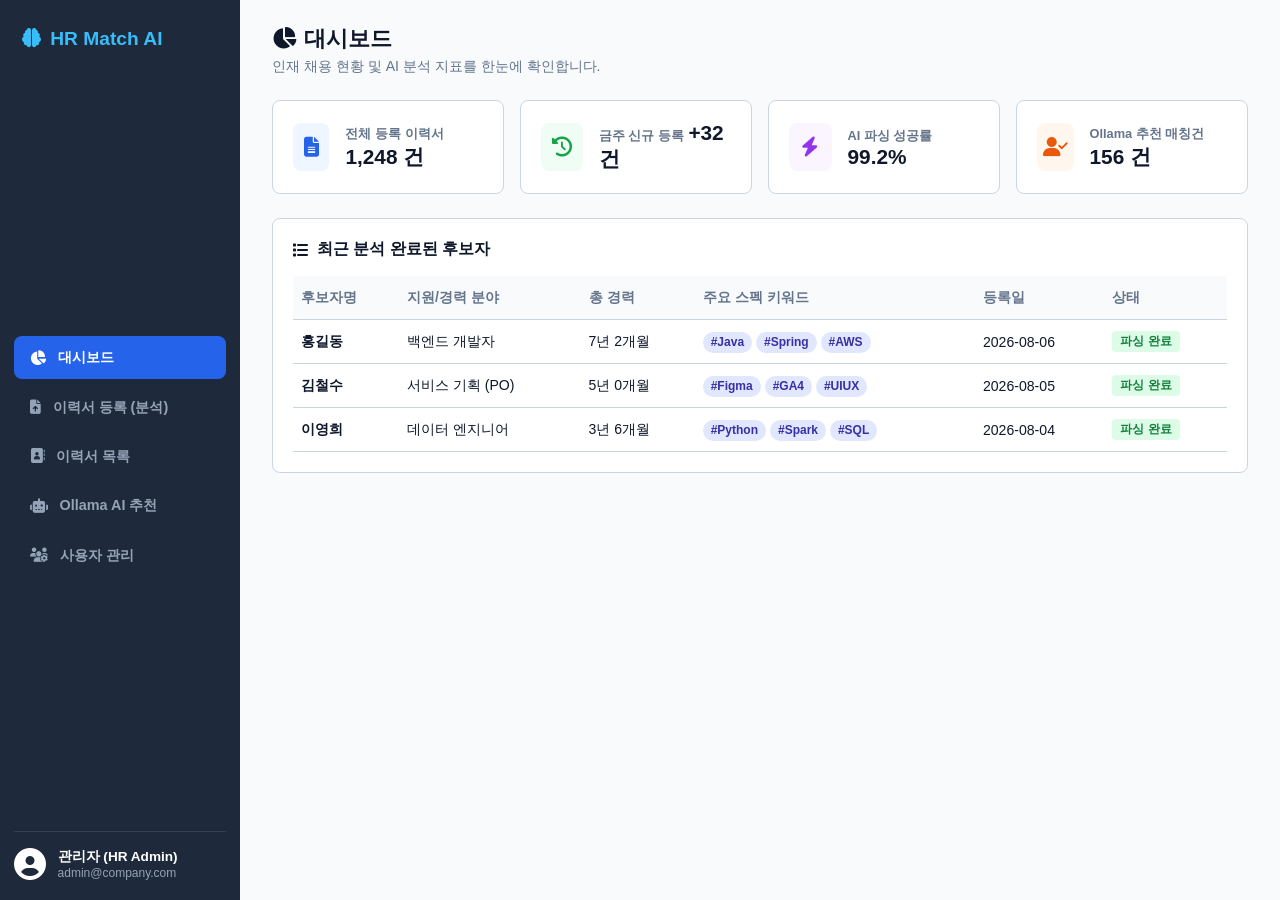
==== index.html @ df7a9053 "Add files via upload initial contents" ====
<!DOCTYPE html>
<html lang="ko">
<head>
  <meta charset="UTF-8">
  <meta name="viewport" content="width=device-width, initial-scale=1.0">
  <title>AI 이력서 통합 관리 시스템</title>
  <link rel="stylesheet" href="https://cdnjs.cloudflare.com/ajax/libs/font-awesome/6.5.1/css/all.min.css">
  <link rel="stylesheet" href="styles.css">
</head>
<body>

  <!-- 전체 레이아웃 (사이드바 + 메인 영역) -->
  <div class="app-layout">
    
    <!-- 사이드바 내비게이션 -->
    <aside class="sidebar">
      <div class="brand">
        <i class="fa-solid fa-brain"></i>
        <span>HR Match AI</span>
      </div>
      
      <nav class="nav-menu">
        <button class="nav-item active" onclick="switchPage('dashboard')">
          <i class="fa-solid fa-chart-pie"></i> 대시보드
        </button>
        <button class="nav-item" onclick="switchPage('resume-register')">
          <i class="fa-solid fa-file-arrow-up"></i> 이력서 등록 (분석)
        </button>
        <button class="nav-item" onclick="switchPage('resume-list')">
          <i class="fa-solid fa-address-book"></i> 이력서 목록
        </button>
        <button class="nav-item" onclick="switchPage('ollama-rec')">
          <i class="fa-solid fa-robot"></i> Ollama AI 추천
        </button>
        <button class="nav-item" onclick="switchPage('user-mgnt')">
          <i class="fa-solid fa-users-gear"></i> 사용자 관리
        </button>
      </nav>

      <div class="user-profile-sm">
        <i class="fa-solid fa-circle-user fa-2x"></i>
        <div>
          <div class="user-name">관리자 (HR Admin)</div>
          <div class="user-role">admin@company.com</div>
        </div>
      </div>
    </aside>

    <!-- 메인 콘텐츠 영역 -->
    <main class="main-content">
      
      <!-- 1. 대시보드 페이지 -->
      <section id="page-dashboard" class="page-view active">
        <header class="page-header">
          <h2><i class="fa-solid fa-chart-pie"></i> 대시보드</h2>
          <span>인재 채용 현황 및 AI 분석 지표를 한눈에 확인합니다.</span>
        </header>

        <!-- 핵심 요약 지표 카드 -->
        <div class="stat-grid">
          <div class="stat-card">
            <div class="stat-icon" style="background: #eff6ff; color: #2563eb;"><i class="fa-solid fa-file-lines"></i></div>
            <div class="stat-info">
              <span class="stat-label">전체 등록 이력서</span>
              <span class="stat-value">1,248 건</span>
            </div>
          </div>
          <div class="stat-card">
            <div class="stat-icon" style="background: #f0fdf4; color: #16a34a;"><i class="fa-solid fa-clock-rotate-left"></i></div>
            <div class="stat-info">
              <span class="stat-label">금주 신규 등록</span>
              <span class="stat-value">+32 건</span>
            </div>
          </div>
          <div class="stat-card">
            <div class="stat-icon" style="background: #faf5ff; color: #9333ea;"><i class="fa-solid fa-bolt"></i></div>
            <div class="stat-info">
              <span class="stat-label">AI 파싱 성공률</span>
              <span class="stat-value">99.2%</span>
            </div>
          </div>
          <div class="stat-card">
            <div class="stat-icon" style="background: #fff7ed; color: #ea580c;"><i class="fa-solid fa-user-check"></i></div>
            <div class="stat-info">
              <span class="stat-label">Ollama 추천 매칭건</span>
              <span class="stat-value">156 건</span>
            </div>
          </div>
        </div>

        <!-- 최근 등록 인재 데이터 표 -->
        <div class="content-card" style="margin-top: 1.5rem;">
          <div class="card-title"><i class="fa-solid fa-list"></i> 최근 분석 완료된 후보자</div>
          <table class="simple-table">
            <thead>
              <tr>
                <th>후보자명</th>
                <th>지원/경력 분야</th>
                <th>총 경력</th>
                <th>주요 스펙 키워드</th>
                <th>등록일</th>
                <th>상태</th>
              </tr>
            </thead>
            <tbody>
              <tr>
                <td><strong>홍길동</strong></td>
                <td>백엔드 개발자</td>
                <td>7년 2개월</td>
                <td><span class="badge">#Java</span> <span class="badge">#Spring</span> <span class="badge">#AWS</span></td>
                <td>2026-08-06</td>
                <td><span class="status-tag status-success">파싱 완료</span></td>
              </tr>
              <tr>
                <td><strong>김철수</strong></td>
                <td>서비스 기획 (PO)</td>
                <td>5년 0개월</td>
                <td><span class="badge">#Figma</span> <span class="badge">#GA4</span> <span class="badge">#UIUX</span></td>
                <td>2026-08-05</td>
                <td><span class="status-tag status-success">파싱 완료</span></td>
              </tr>
              <tr>
                <td><strong>이영희</strong></td>
                <td>데이터 엔지니어</td>
                <td>3년 6개월</td>
                <td><span class="badge">#Python</span> <span class="badge">#Spark</span> <span class="badge">#SQL</span></td>
                <td>2026-08-04</td>
                <td><span class="status-tag status-success">파싱 완료</span></td>
              </tr>
            </tbody>
          </table>
        </div>
      </section>

      <!-- 2. 이력서 등록 페이지 (스플릿 뷰 적용) -->
      <section id="page-resume-register" class="page-view">
        <header class="toolbar">
          <div class="toolbar-title">
            <i class="fa-solid fa-columns"></i> 이력서 문서 스플릿 분석기
          </div>
          <div class="toolbar-actions">
            <label class="btn btn-primary">
              <i class="fa-solid fa-file-arrow-up"></i> 파일 불러오기 (.doc, .hwp)
              <input type="file" id="file-input" accept=".doc,.docx,.hwp" hidden>
            </label>
            <button class="btn btn-sample" onclick="loadSample('doc')">
              <i class="fa-solid fa-file-word"></i> [샘플 1] 홍길동.doc 불러오기
            </button>
            <button class="btn btn-sample" onclick="loadSample('hwp')">
              <i class="fa-solid fa-file-lines"></i> [샘플 2] 김철수.hwp 불러오기
            </button>
          </div>
        </header>

        <div class="split-container">
          <!-- 좌측: 원본 문서 HTML 미리보기 -->
          <section class="pane pane-left">
            <div class="pane-header">
              <span><i class="fa-regular fa-file-code"></i> 원본 문서 HTML 미리보기</span>
              <span id="current-filename">홍길동_이력서.doc</span>
            </div>
            <div class="pane-content">
              <div class="doc-preview-paper" id="doc-html-view"></div>
            </div>
          </section>

          <!-- 우측: AI 분석 결과 -->
          <section class="pane pane-right">
            <div class="pane-header">
              <span><i class="fa-solid fa-robot"></i> AI 구조화 분석 결과</span>
              <span class="badge-success">파싱 완료</span>
            </div>
            <div class="pane-content">
              <!-- 인적사항 -->
              <div class="section-card">
                <div class="section-title"><i class="fa-solid fa-address-card"></i> 인적사항</div>
                <div class="profile-grid">
                  <img id="ai-photo" class="profile-photo" src="" alt="후보자 사진">
                  <table class="info-table">
                    <tr><th>성명</th><td id="ai-name">-</td><th>나이</th><td id="ai-age">-</td></tr>
                    <tr><th>성별</th><td id="ai-gender">-</td><th>주소</th><td id="ai-address">-</td></tr>
                  </table>
                </div>
              </div>

              <!-- 경력사항 표 -->
              <div class="section-card">
                <div class="section-title"><i class="fa-solid fa-briefcase"></i> 경력사항</div>
                <table class="data-table">
                  <thead>
                    <tr>
                      <th style="width:25%">근무기간</th>
                      <th style="width:25%">회사명</th>
                      <th style="width:20%">직급/역할</th>
                      <th style="width:30%">주요 업무</th>
                    </tr>
                  </thead>
                  <tbody id="ai-career-tbody"></tbody>
                </table>
              </div>

              <!-- 주요 사항 요약 -->
              <div class="section-card">
                <div class="section-title"><i class="fa-solid fa-list-check"></i> 주요 사항 요약</div>
                <div class="summary-grid">
                  <div class="summary-box">
                    <div class="summary-label">경력분야</div>
                    <div class="summary-val" id="ai-field">-</div>
                  </div>
                  <div class="summary-box">
                    <div class="summary-label">지원분야</div>
                    <div class="summary-val" id="ai-apply-field">-</div>
                  </div>
                  <div class="summary-box" style="grid-column: span 2;">
                    <div class="summary-label">경력내용 핵심</div>
                    <div class="summary-val" id="ai-career-summary">-</div>
                  </div>
                  <div class="summary-box" style="grid-column: span 2;">
                    <div class="summary-label">기타 사항</div>
                    <div class="summary-val" id="ai-etc">-</div>
                  </div>
                </div>
              </div>

              <!-- 키워드 분석 -->
              <div class="section-card">
                <div class="section-title"><i class="fa-solid fa-tags"></i> 검색용 태그 키워드</div>
                <div class="tag-cloud" id="ai-tags"></div>
              </div>
            </div>
          </section>
        </div>
      </section>

      <!-- 3. 이력서 목록 페이지 -->
      <section id="page-resume-list" class="page-view">
        <header class="page-header">
          <h2><i class="fa-solid fa-address-book"></i> 이력서 목록 및 인재 검색</h2>
          <span>등록된 후보자의 텍스트 검색 및 키워드 분석 필터링이 가능합니다.</span>
        </header>

        <div class="filter-bar">
          <input type="text" id="candidate-search" class="input-control" placeholder="이름, 직무, 기술 키워드 검색 (예: Java, 백엔드)">
          <select class="input-control" style="width: 150px;">
            <option value="">전체 직무</option>
            <option value="dev">개발</option>
            <option value="pm">기획 / PM</option>
            <option value="design">디자인</option>
          </select>
          <button class="btn btn-primary" onclick="searchCandidates()"><i class="fa-solid fa-magnifying-glass"></i> 검색</button>
        </div>

        <div class="content-card">
          <table class="simple-table" id="candidate-list-table">
            <thead>
              <tr>
                <th>성명</th>
                <th>성별/나이</th>
                <th>지원분야</th>
                <th>경력 요약</th>
                <th>주요 키워드</th>
                <th>관리</th>
              </tr>
            </thead>
            <tbody>
              <!-- 자바스크립트로 동적 로드 -->
            </tbody>
          </table>
        </div>
      </section>

      <!-- 4. Ollama AI 추천 페이지 -->
      <section id="page-ollama-rec" class="page-view">
        <header class="page-header">
          <h2><i class="fa-solid fa-robot"></i> Ollama 로컬 AI 인재 추천</h2>
          <span>사내 구축된 Ollama LLM을 연동하여 최적의 적합 후보자를 AI가 매칭 및 추천합니다.</span>
        </header>

        <div class="content-card" style="margin-bottom: 1.5rem;">
          <div class="form-group">
            <label class="form-label">Ollama 로컬 모델 선택</label>
            <select id="ollama-model-select" class="input-control" style="width: 250px;">
              <option value="llama3.2:3b">llama3.2:3b (경량화 - 빠른 추천)</option>
              <option value="mistral:7b">mistral:7b (정밀 매칭)</option>
              <option value="qwen2.5-coder">qwen2.5-coder (개발 직무 특화)</option>
            </select>
          </div>
          <div class="form-group" style="margin-top: 1rem;">
            <label class="form-label">요구 직무 / 프로젝트 조건 입력</label>
            <textarea id="ollama-prompt" class="input-control" rows="3" placeholder="예: 대용량 결제 데이터 처리 경험이 있고 Spring Boot와 AWS 활용이 뛰어난 5년 이상 백엔드 개발자를 찾아줘."></textarea>
          </div>
          <button class="btn btn-primary" style="margin-top: 0.8rem;" onclick="runOllamaRecommendation()">
            <i class="fa-solid fa-wand-magic-sparkles"></i> Ollama 추천 실행하기
          </button>
        </div>

        <!-- AI 추천 결과 출력 영역 -->
        <div id="ollama-result-area" class="content-card" style="display: none;">
          <div class="card-title" style="color: var(--primary);">
            <i class="fa-solid fa-lightbulb"></i> AI 분석 매칭 리포트
          </div>
          <div id="ollama-response-text" class="ai-response-box">
            <!-- 동적 텍스트 로딩 -->
          </div>
        </div>
      </section>

      <!-- 5. 사용자 관리 페이지 -->
      <section id="page-user-mgnt" class="page-view">
        <header class="page-header">
          <h2><i class="fa-solid fa-users-gear"></i> 사용자 관리</h2>
          <span>시스템 접근 권한 및 HR 담당자 계정을 관리합니다.</span>
        </header>

        <div class="content-card">
          <div style="display: flex; justify-content: space-between; align-items: center; margin-bottom: 1rem;">
            <div class="card-title" style="margin:0;"><i class="fa-solid fa-user-shield"></i> 계정 목록</div>
            <button class="btn btn-primary" onclick="alert('사용자 추가 모달을 호출합니다.')"><i class="fa-solid fa-plus"></i> 새 계정 등록</button>
          </div>
          <table class="simple-table">
            <thead>
              <tr>
                <th>사용자 ID</th>
                <th>이름</th>
                <th>이메일</th>
                <th>부서 및 역할</th>
                <th>권한</th>
                <th>상태</th>
              </tr>
            </thead>
            <tbody>
              <tr>
                <td>admin01</td>
                <td>김관리</td>
                <td>admin@company.com</td>
                <td>인사팀 / 팀장</td>
                <td><span class="badge">최고 관리자</span></td>
                <td><span class="status-tag status-success">활성</span></td>
              </tr>
              <tr>
                <td>hr_user01</td>
                <td>이채용</td>
                <td>recruit@company.com</td>
                <td>인사팀 / 매니저</td>
                <td><span class="badge">일반 관리자</span></td>
                <td><span class="status-tag status-success">활성</span></td>
              </tr>
            </tbody>
          </table>
        </div>
      </section>

    </main>
  </div>

  <script src="app.js"></script>
</body>
</html>
---- styles.css ----
:root {
  --primary: #2563eb;
  --primary-dark: #1d4ed8;
  --bg-slate: #f8fafc;
  --card-bg: #ffffff;
  --border-color: #cbd5e1;
  --text-main: #0f172a;
  --text-muted: #64748b;
  --sidebar-width: 240px;
}

* { box-sizing: border-box; margin: 0; padding: 0; font-family: -apple-system, BlinkMacSystemFont, "Segoe UI", Roboto, sans-serif; }
body { background-color: var(--bg-slate); color: var(--text-main); height: 100vh; overflow: hidden; }

/* SPA 레이아웃 구조 */
.app-layout { display: flex; height: 100vh; width: 100vw; }

/* 사이드바 */
.sidebar {
  width: var(--sidebar-width);
  background: #1e293b;
  color: white;
  display: flex;
  flex-direction: column;
  justify-content: space-between;
  padding: 1.25rem 0.85rem;
}
.brand { font-size: 1.2rem; font-weight: 800; color: #38bdf8; display: flex; align-items: center; gap: 0.6rem; padding: 0.5rem; margin-bottom: 1.5rem; }
.nav-menu { display: flex; flex-direction: column; gap: 0.4rem; }
.nav-item {
  background: transparent;
  border: none;
  color: #94a3b8;
  padding: 0.75rem 1rem;
  border-radius: 8px;
  text-align: left;
  font-size: 0.9rem;
  font-weight: 600;
  cursor: pointer;
  display: flex;
  align-items: center;
  gap: 0.75rem;
  transition: all 0.2s;
}
.nav-item:hover, .nav-item.active { background: #334155; color: white; }
.nav-item.active { background: var(--primary); }

.user-profile-sm { border-top: 1px solid #334155; padding-top: 1rem; display: flex; align-items: center; gap: 0.75rem; }
.user-name { font-size: 0.85rem; font-weight: 700; }
.user-role { font-size: 0.75rem; color: #94a3b8; }

/* 메인 영역 및 페이지 전환 */
.main-content { flex: 1; background: var(--bg-slate); overflow-y: auto; position: relative; }
.page-view { display: none; padding: 1.5rem 2rem; }
.page-view.active { display: block; }

#page-resume-register.active { display: flex; flex-direction: column; height: 100%; padding: 0; }

.page-header { margin-bottom: 1.5rem; }
.page-header h2 { font-size: 1.35rem; margin-bottom: 0.25rem; display: flex; align-items: center; gap: 0.5rem; }
.page-header span { color: var(--text-muted); font-size: 0.88rem; }

/* 버튼 및 태그 */
.btn { padding: 0.5rem 1rem; border-radius: 6px; font-size: 0.85rem; font-weight: 600; cursor: pointer; display: inline-flex; align-items: center; gap: 0.4rem; border: 1px solid var(--border-color); background: white; }
.btn-primary { background: var(--primary); color: white; border: none; }
.btn-primary:hover { background: var(--primary-dark); }
.btn-sample { background: #e0f2fe; color: #0369a1; border-color: #bae6fd; }

.badge { background: #e0e7ff; color: #3730a3; padding: 0.2rem 0.5rem; border-radius: 12px; font-size: 0.75rem; font-weight: 600; }
.badge-success { background: #d1fae5; color: #065f46; padding: 0.2rem 0.5rem; border-radius: 12px; font-size: 0.75rem; font-weight: 600; }
.status-tag { padding: 0.2rem 0.5rem; border-radius: 4px; font-size: 0.75rem; font-weight: 700; }
.status-success { background: #dcfce7; color: #15803d; }

/* 카드 및 테이블 공통 */
.content-card { background: white; border: 1px solid var(--border-color); border-radius: 8px; padding: 1.25rem; margin-bottom: 1.25rem; }
.card-title { font-size: 1rem; font-weight: 700; margin-bottom: 1rem; display: flex; align-items: center; gap: 0.5rem; }

.stat-grid { display: grid; grid-template-columns: repeat(4, 1fr); gap: 1rem; }
.stat-card { background: white; border: 1px solid var(--border-color); border-radius: 8px; padding: 1.25rem; display: flex; align-items: center; gap: 1rem; }
.stat-icon { width: 48px; height: 48px; border-radius: 8px; display: flex; align-items: center; justify-content: center; font-size: 1.25rem; }
.stat-label { font-size: 0.8rem; color: var(--text-muted); font-weight: 600; }
.stat-value { font-size: 1.3rem; font-weight: 800; }

.simple-table { width: 100%; border-collapse: collapse; font-size: 0.88rem; }
.simple-table th, .simple-table td { padding: 0.75rem 0.5rem; text-align: left; border-bottom: 1px solid var(--border-color); }
.simple-table th { background: #f8fafc; color: var(--text-muted); font-weight: 700; }

/* 스플릿 뷰 레이아웃 (이력서 등록 전용) */
.toolbar { background: white; border-bottom: 1px solid var(--border-color); padding: 0.75rem 1.5rem; display: flex; justify-content: space-between; align-items: center; height: 60px; }
.toolbar-title { font-weight: 800; font-size: 1.1rem; color: var(--primary); display: flex; align-items: center; gap: 0.5rem; }
.toolbar-actions { display: flex; gap: 0.75rem; align-items: center; }

.split-container { display: flex; flex: 1; overflow: hidden; }
.pane { flex: 1; display: flex; flex-direction: column; background: white; overflow: hidden; }
.pane-left { border-right: 2px solid var(--border-color); }
.pane-header { background: #f1f5f9; padding: 0.75rem 1.25rem; border-bottom: 1px solid var(--border-color); font-weight: 700; font-size: 0.95rem; display: flex; justify-content: space-between; align-items: center; }
.pane-content { flex: 1; padding: 1.5rem; overflow-y: auto; }

.doc-preview-paper { background: white; border: 1px solid var(--border-color); padding: 2rem; min-height: 100%; font-size: 0.9rem; line-height: 1.6; }
.doc-preview-paper h1 { font-size: 1.4rem; margin-bottom: 1rem; border-bottom: 2px solid var(--text-main); padding-bottom: 0.4rem; }
.doc-preview-paper table { width: 100%; border-collapse: collapse; margin: 0.5rem 0 1rem 0; }
.doc-preview-paper th, .doc-preview-paper td { border: 1px solid #cbd5e1; padding: 0.4rem; font-size: 0.85rem; }

.section-card { border: 1px solid var(--border-color); border-radius: 8px; padding: 1rem; margin-bottom: 1rem; }
.section-title { font-size: 0.9rem; font-weight: 700; margin-bottom: 0.75rem; color: var(--primary); display: flex; align-items: center; gap: 0.5rem; border-bottom: 1px solid #f1f5f9; padding-bottom: 0.4rem; }

.profile-grid { display: grid; grid-template-columns: 90px 1fr; gap: 1rem; align-items: center; }
.profile-photo { width: 90px; height: 110px; border-radius: 6px; object-fit: cover; border: 1px solid var(--border-color); }
.info-table { width: 100%; border-collapse: collapse; font-size: 0.85rem; }
.info-table th { background: #f8fafc; text-align: left; padding: 0.4rem; width: 60px; color: var(--text-muted); }
.info-table td { padding: 0.4rem; font-weight: 600; }

.data-table { width: 100%; border-collapse: collapse; font-size: 0.85rem; }
.data-table th, .data-table td { padding: 0.5rem; border-bottom: 1px solid var(--border-color); text-align: left; }
.data-table th { background: #f8fafc; color: var(--text-muted); }

.summary-grid { display: grid; grid-template-columns: 1fr 1fr; gap: 0.75rem; }
.summary-box { background: #f8fafc; padding: 0.75rem; border-radius: 6px; border-left: 3px solid var(--primary); }
.summary-label { font-size: 0.75rem; color: var(--text-muted); font-weight: 700; margin-bottom: 0.2rem; }
.summary-val { font-size: 0.85rem; font-weight: 600; }

.tag-cloud { display: flex; flex-wrap: wrap; gap: 0.4rem; }
.tag { background: #e0e7ff; color: #1d4ed8; padding: 0.2rem 0.5rem; border-radius: 12px; font-size: 0.75rem; font-weight: 700; }

/* 폼 조작 컨트롤 */
.filter-bar { display: flex; gap: 0.75rem; margin-bottom: 1rem; }
.input-control { padding: 0.55rem 0.75rem; border: 1px solid var(--border-color); border-radius: 6px; font-size: 0.88rem; width: 100%; }
.ai-response-box { background: #f8fafc; border: 1px solid var(--border-color); border-radius: 6px; padding: 1rem; font-size: 0.9rem; line-height: 1.6; white-space: pre-line; }
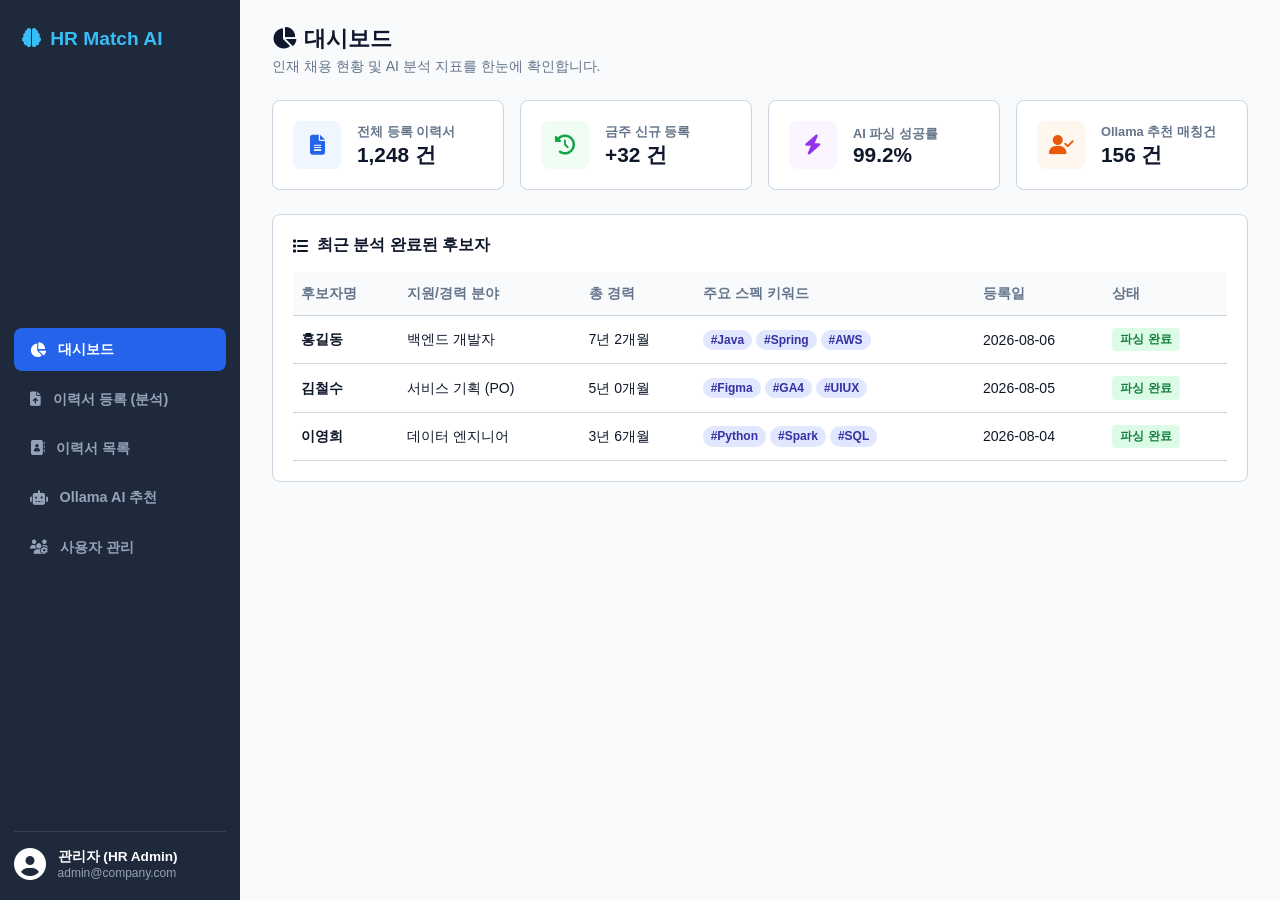
==== commit a636f568: "Add files via upload html5 형식 웹화면" ====
--- a/index.html
+++ b/index.html
@@ -2,18 +2,222 @@
 <html lang="ko">
 <head>
   <meta charset="UTF-8">
-  <meta name="viewport" content="width=device-width, initial-scale=1.0">
+  <!-- 모바일 반응형 핵심 뷰포트 설정 -->
+  <meta name="viewport" content="width=device-width, initial-scale=1.0, maximum-scale=1.0, user-scalable=no">
   <title>AI 이력서 통합 관리 시스템</title>
   <link rel="stylesheet" href="https://cdnjs.cloudflare.com/ajax/libs/font-awesome/6.5.1/css/all.min.css">
-  <link rel="stylesheet" href="styles.css">
+  
+  <style>
+    :root {
+      --primary: #2563eb;
+      --primary-dark: #1d4ed8;
+      --bg-slate: #f8fafc;
+      --card-bg: #ffffff;
+      --border-color: #cbd5e1;
+      --text-main: #0f172a;
+      --text-muted: #64748b;
+      --sidebar-width: 240px;
+    }
+
+    * { box-sizing: border-box; margin: 0; padding: 0; font-family: -apple-system, BlinkMacSystemFont, "Segoe UI", Roboto, sans-serif; }
+    body { background-color: var(--bg-slate); color: var(--text-main); min-height: 100vh; }
+
+    /* SPA 레이아웃 구조 */
+    .app-layout { display: flex; min-height: 100vh; width: 100vw; overflow-x: hidden; }
+
+    /* 모바일 전용 헤더 (기본 숨김) */
+    .mobile-header {
+      display: none;
+      background: #1e293b;
+      color: white;
+      padding: 0.85rem 1.25rem;
+      justify-content: space-between;
+      align-items: center;
+      position: sticky;
+      top: 0;
+      z-index: 100;
+      box-shadow: 0 2px 4px rgba(0,0,0,0.1);
+    }
+    .mobile-header .brand { font-size: 1.1rem; font-weight: 800; color: #38bdf8; display: flex; align-items: center; gap: 0.5rem; }
+    .mobile-menu-btn { background: none; border: none; color: white; font-size: 1.4rem; cursor: pointer; }
+
+    /* 사이드바 */
+    .sidebar {
+      width: var(--sidebar-width);
+      background: #1e293b;
+      color: white;
+      display: flex;
+      flex-direction: column;
+      justify-content: space-between;
+      padding: 1.25rem 0.85rem;
+      flex-shrink: 0;
+      transition: all 0.3s ease;
+    }
+    .brand { font-size: 1.2rem; font-weight: 800; color: #38bdf8; display: flex; align-items: center; gap: 0.6rem; padding: 0.5rem; margin-bottom: 1.5rem; }
+    .nav-menu { display: flex; flex-direction: column; gap: 0.4rem; }
+    .nav-item {
+      background: transparent;
+      border: none;
+      color: #94a3b8;
+      padding: 0.75rem 1rem;
+      border-radius: 8px;
+      text-align: left;
+      font-size: 0.9rem;
+      font-weight: 600;
+      cursor: pointer;
+      display: flex;
+      align-items: center;
+      gap: 0.75rem;
+      transition: all 0.2s;
+      width: 100%;
+    }
+    .nav-item:hover, .nav-item.active { background: #334155; color: white; }
+    .nav-item.active { background: var(--primary); }
+
+    .user-profile-sm { border-top: 1px solid #334155; padding-top: 1rem; margin-top: 1rem; display: flex; align-items: center; gap: 0.75rem; }
+    .user-name { font-size: 0.85rem; font-weight: 700; }
+    .user-role { font-size: 0.75rem; color: #94a3b8; }
+
+    /* 메인 영역 및 페이지 전환 */
+    .main-content { flex: 1; background: var(--bg-slate); overflow-y: auto; position: relative; width: 100%; }
+    .page-view { display: none; padding: 1.5rem 2rem; }
+    .page-view.active { display: block; }
+
+    #page-resume-register.active { display: flex; flex-direction: column; height: 100%; padding: 0; }
+
+    .page-header { margin-bottom: 1.5rem; }
+    .page-header h2 { font-size: 1.35rem; margin-bottom: 0.25rem; display: flex; align-items: center; gap: 0.5rem; }
+    .page-header span { color: var(--text-muted); font-size: 0.88rem; }
+
+    /* 버튼 및 태그 */
+    .btn { padding: 0.5rem 1rem; border-radius: 6px; font-size: 0.85rem; font-weight: 600; cursor: pointer; display: inline-flex; align-items: center; justify-content: center; gap: 0.4rem; border: 1px solid var(--border-color); background: white; white-space: nowrap; }
+    .btn-primary { background: var(--primary); color: white; border: none; }
+    .btn-primary:hover { background: var(--primary-dark); }
+    .btn-sample { background: #e0f2fe; color: #0369a1; border-color: #bae6fd; }
+
+    .badge { background: #e0e7ff; color: #3730a3; padding: 0.2rem 0.5rem; border-radius: 12px; font-size: 0.75rem; font-weight: 600; display: inline-block; }
+    .badge-success { background: #d1fae5; color: #065f46; padding: 0.2rem 0.5rem; border-radius: 12px; font-size: 0.75rem; font-weight: 600; }
+    .status-tag { padding: 0.2rem 0.5rem; border-radius: 4px; font-size: 0.75rem; font-weight: 700; display: inline-block; }
+    .status-success { background: #dcfce7; color: #15803d; }
+
+    /* 카드 및 테이블 반응형 공통 */
+    .content-card { background: white; border: 1px solid var(--border-color); border-radius: 8px; padding: 1.25rem; margin-bottom: 1.25rem; }
+    .card-title { font-size: 1rem; font-weight: 700; margin-bottom: 1rem; display: flex; align-items: center; gap: 0.5rem; }
+
+    .stat-grid { display: grid; grid-template-columns: repeat(auto-fit, minmax(220px, 1fr)); gap: 1rem; }
+    .stat-card { background: white; border: 1px solid var(--border-color); border-radius: 8px; padding: 1.25rem; display: flex; align-items: center; gap: 1rem; }
+    .stat-icon { width: 48px; height: 48px; border-radius: 8px; display: flex; align-items: center; justify-content: center; font-size: 1.25rem; flex-shrink: 0; }
+    .stat-label { font-size: 0.8rem; color: var(--text-muted); font-weight: 600; }
+    .stat-value { font-size: 1.3rem; font-weight: 800; }
+
+    /* 테이블 모바일 스크롤 감싸기 */
+    .table-responsive { width: 100%; overflow-x: auto; -webkit-overflow-scrolling: touch; }
+    .simple-table { width: 100%; border-collapse: collapse; font-size: 0.88rem; min-width: 600px; }
+    .simple-table th, .simple-table td { padding: 0.75rem 0.5rem; text-align: left; border-bottom: 1px solid var(--border-color); }
+    .simple-table th { background: #f8fafc; color: var(--text-muted); font-weight: 700; }
+
+    /* 스플릿 뷰 레이아웃 (이력서 등록) */
+    .toolbar { background: white; border-bottom: 1px solid var(--border-color); padding: 0.75rem 1.5rem; display: flex; justify-content: space-between; align-items: center; gap: 0.5rem; }
+    .toolbar-title { font-weight: 800; font-size: 1.1rem; color: var(--primary); display: flex; align-items: center; gap: 0.5rem; }
+    .toolbar-actions { display: flex; gap: 0.5rem; align-items: center; flex-wrap: wrap; }
+
+    .split-container { display: flex; flex: 1; overflow: hidden; }
+    .pane { flex: 1; display: flex; flex-direction: column; background: white; overflow: hidden; }
+    .pane-left { border-right: 2px solid var(--border-color); }
+    .pane-header { background: #f1f5f9; padding: 0.75rem 1.25rem; border-bottom: 1px solid var(--border-color); font-weight: 700; font-size: 0.95rem; display: flex; justify-content: space-between; align-items: center; }
+    .pane-content { flex: 1; padding: 1.25rem; overflow-y: auto; }
+
+    .doc-preview-paper { background: white; border: 1px solid var(--border-color); padding: 1.25rem; min-height: 100%; font-size: 0.9rem; line-height: 1.6; }
+    .doc-preview-paper h1 { font-size: 1.4rem; margin-bottom: 1rem; border-bottom: 2px solid var(--text-main); padding-bottom: 0.4rem; }
+    .doc-preview-paper table { width: 100%; border-collapse: collapse; margin: 0.5rem 0 1rem 0; }
+    .doc-preview-paper th, .doc-preview-paper td { border: 1px solid #cbd5e1; padding: 0.4rem; font-size: 0.85rem; }
+
+    .section-card { border: 1px solid var(--border-color); border-radius: 8px; padding: 1rem; margin-bottom: 1rem; }
+    .section-title { font-size: 0.9rem; font-weight: 700; margin-bottom: 0.75rem; color: var(--primary); display: flex; align-items: center; gap: 0.5rem; border-bottom: 1px solid #f1f5f9; padding-bottom: 0.4rem; }
+
+    .profile-grid { display: grid; grid-template-columns: 90px 1fr; gap: 1rem; align-items: center; }
+    .profile-photo { width: 90px; height: 110px; border-radius: 6px; object-fit: cover; border: 1px solid var(--border-color); }
+    .info-table { width: 100%; border-collapse: collapse; font-size: 0.85rem; }
+    .info-table th { background: #f8fafc; text-align: left; padding: 0.4rem; width: 60px; color: var(--text-muted); }
+    .info-table td { padding: 0.4rem; font-weight: 600; }
+
+    .data-table { width: 100%; border-collapse: collapse; font-size: 0.85rem; min-width: 500px; }
+    .data-table th, .data-table td { padding: 0.5rem; border-bottom: 1px solid var(--border-color); text-align: left; }
+    .data-table th { background: #f8fafc; color: var(--text-muted); }
+
+    .summary-grid { display: grid; grid-template-columns: repeat(2, 1fr); gap: 0.75rem; }
+    .summary-box { background: #f8fafc; padding: 0.75rem; border-radius: 6px; border-left: 3px solid var(--primary); }
+    .summary-label { font-size: 0.75rem; color: var(--text-muted); font-weight: 700; margin-bottom: 0.2rem; }
+    .summary-val { font-size: 0.85rem; font-weight: 600; }
+
+    .tag-cloud { display: flex; flex-wrap: wrap; gap: 0.4rem; }
+    .tag { background: #e0e7ff; color: #1d4ed8; padding: 0.2rem 0.5rem; border-radius: 12px; font-size: 0.75rem; font-weight: 700; }
+
+    /* 폼 조작 컨트롤 */
+    .filter-bar { display: flex; gap: 0.75rem; margin-bottom: 1rem; flex-wrap: wrap; }
+    .input-control { padding: 0.55rem 0.75rem; border: 1px solid var(--border-color); border-radius: 6px; font-size: 0.88rem; width: 100%; }
+    .ai-response-box { background: #f8fafc; border: 1px solid var(--border-color); border-radius: 6px; padding: 1rem; font-size: 0.9rem; line-height: 1.6; white-space: pre-line; }
+
+    /* =========================================================
+       모바일 모바일 반응형 미디어 쿼리 (768px 이하)
+       ========================================================= */
+    @media (max-width: 768px) {
+      .app-layout { flex-direction: column; }
+      
+      .mobile-header { display: flex; }
+
+      .sidebar {
+        display: none;
+        width: 100%;
+        padding: 1rem;
+        background: #1e293b;
+      }
+      .sidebar.active { display: flex; }
+      .sidebar .brand { display: none; } /* 모바일 헤더와 중복 방지 */
+
+      .page-view { padding: 1rem; }
+
+      /* 툴바 상단 고정 수정을 위한 유동화 */
+      .toolbar { flex-direction: column; align-items: stretch; height: auto; padding: 1rem; }
+      .toolbar-actions { width: 100%; flex-direction: column; }
+      .toolbar-actions .btn { width: 100%; }
+
+      /* 스플릿 레이아웃 세로 정렬 */
+      .split-container { flex-direction: column; height: auto; overflow: visible; }
+      .pane { overflow: visible; }
+      .pane-left { border-right: none; border-bottom: 2px solid var(--border-color); }
+      #page-resume-register.active { height: auto; }
+
+      /* 그리드 구조 1열화 */
+      .profile-grid { grid-template-columns: 1fr; justify-items: center; text-align: center; }
+      .summary-grid { grid-template-columns: 1fr; }
+      .summary-box { grid-column: span 1 !important; }
+
+      /* 폼 및 필터 수직 재배치 */
+      .filter-bar { flex-direction: column; }
+      .filter-bar select { width: 100% !important; }
+      
+      .input-control { width: 100% !important; }
+    }
+  </style>
 </head>
 <body>
 
-  <!-- 전체 레이아웃 (사이드바 + 메인 영역) -->
+  <!-- 모바일 전용 상단 헤더 -->
+  <div class="mobile-header">
+    <div class="brand">
+      <i class="fa-solid fa-brain"></i>
+      <span>HR Match AI</span>
+    </div>
+    <button class="mobile-menu-btn" onclick="toggleMobileMenu()" aria-label="메뉴 열기">
+      <i class="fa-solid fa-bars"></i>
+    </button>
+  </div>
+
   <div class="app-layout">
     
     <!-- 사이드바 내비게이션 -->
-    <aside class="sidebar">
+    <aside class="sidebar" id="appSidebar">
       <div class="brand">
         <i class="fa-solid fa-brain"></i>
         <span>HR Match AI</span>
@@ -62,28 +266,28 @@
             <div class="stat-icon" style="background: #eff6ff; color: #2563eb;"><i class="fa-solid fa-file-lines"></i></div>
             <div class="stat-info">
               <span class="stat-label">전체 등록 이력서</span>
-              <span class="stat-value">1,248 건</span>
+              <div class="stat-value">1,248 건</div>
             </div>
           </div>
           <div class="stat-card">
             <div class="stat-icon" style="background: #f0fdf4; color: #16a34a;"><i class="fa-solid fa-clock-rotate-left"></i></div>
             <div class="stat-info">
               <span class="stat-label">금주 신규 등록</span>
-              <span class="stat-value">+32 건</span>
+              <div class="stat-value">+32 건</div>
             </div>
           </div>
           <div class="stat-card">
             <div class="stat-icon" style="background: #faf5ff; color: #9333ea;"><i class="fa-solid fa-bolt"></i></div>
             <div class="stat-info">
               <span class="stat-label">AI 파싱 성공률</span>
-              <span class="stat-value">99.2%</span>
+              <div class="stat-value">99.2%</div>
             </div>
           </div>
           <div class="stat-card">
             <div class="stat-icon" style="background: #fff7ed; color: #ea580c;"><i class="fa-solid fa-user-check"></i></div>
             <div class="stat-info">
               <span class="stat-label">Ollama 추천 매칭건</span>
-              <span class="stat-value">156 건</span>
+              <div class="stat-value">156 건</div>
             </div>
           </div>
         </div>
@@ -91,44 +295,46 @@
         <!-- 최근 등록 인재 데이터 표 -->
         <div class="content-card" style="margin-top: 1.5rem;">
           <div class="card-title"><i class="fa-solid fa-list"></i> 최근 분석 완료된 후보자</div>
-          <table class="simple-table">
-            <thead>
-              <tr>
-                <th>후보자명</th>
-                <th>지원/경력 분야</th>
-                <th>총 경력</th>
-                <th>주요 스펙 키워드</th>
-                <th>등록일</th>
-                <th>상태</th>
-              </tr>
-            </thead>
-            <tbody>
-              <tr>
-                <td><strong>홍길동</strong></td>
-                <td>백엔드 개발자</td>
-                <td>7년 2개월</td>
-                <td><span class="badge">#Java</span> <span class="badge">#Spring</span> <span class="badge">#AWS</span></td>
-                <td>2026-08-06</td>
-                <td><span class="status-tag status-success">파싱 완료</span></td>
-              </tr>
-              <tr>
-                <td><strong>김철수</strong></td>
-                <td>서비스 기획 (PO)</td>
-                <td>5년 0개월</td>
-                <td><span class="badge">#Figma</span> <span class="badge">#GA4</span> <span class="badge">#UIUX</span></td>
-                <td>2026-08-05</td>
-                <td><span class="status-tag status-success">파싱 완료</span></td>
-              </tr>
-              <tr>
-                <td><strong>이영희</strong></td>
-                <td>데이터 엔지니어</td>
-                <td>3년 6개월</td>
-                <td><span class="badge">#Python</span> <span class="badge">#Spark</span> <span class="badge">#SQL</span></td>
-                <td>2026-08-04</td>
-                <td><span class="status-tag status-success">파싱 완료</span></td>
-              </tr>
-            </tbody>
-          </table>
+          <div class="table-responsive">
+            <table class="simple-table">
+              <thead>
+                <tr>
+                  <th>후보자명</th>
+                  <th>지원/경력 분야</th>
+                  <th>총 경력</th>
+                  <th>주요 스펙 키워드</th>
+                  <th>등록일</th>
+                  <th>상태</th>
+                </tr>
+              </thead>
+              <tbody>
+                <tr>
+                  <td><strong>홍길동</strong></td>
+                  <td>백엔드 개발자</td>
+                  <td>7년 2개월</td>
+                  <td><span class="badge">#Java</span> <span class="badge">#Spring</span> <span class="badge">#AWS</span></td>
+                  <td>2026-08-06</td>
+                  <td><span class="status-tag status-success">파싱 완료</span></td>
+                </tr>
+                <tr>
+                  <td><strong>김철수</strong></td>
+                  <td>서비스 기획 (PO)</td>
+                  <td>5년 0개월</td>
+                  <td><span class="badge">#Figma</span> <span class="badge">#GA4</span> <span class="badge">#UIUX</span></td>
+                  <td>2026-08-05</td>
+                  <td><span class="status-tag status-success">파싱 완료</span></td>
+                </tr>
+                <tr>
+                  <td><strong>이영희</strong></td>
+                  <td>데이터 엔지니어</td>
+                  <td>3년 6개월</td>
+                  <td><span class="badge">#Python</span> <span class="badge">#Spark</span> <span class="badge">#SQL</span></td>
+                  <td>2026-08-04</td>
+                  <td><span class="status-tag status-success">파싱 완료</span></td>
+                </tr>
+              </tbody>
+            </table>
+          </div>
         </div>
       </section>
 
@@ -144,10 +350,10 @@
               <input type="file" id="file-input" accept=".doc,.docx,.hwp" hidden>
             </label>
             <button class="btn btn-sample" onclick="loadSample('doc')">
-              <i class="fa-solid fa-file-word"></i> [샘플 1] 홍길동.doc 불러오기
+              <i class="fa-solid fa-file-word"></i> [샘플 1] 홍길동.doc
             </button>
             <button class="btn btn-sample" onclick="loadSample('hwp')">
-              <i class="fa-solid fa-file-lines"></i> [샘플 2] 김철수.hwp 불러오기
+              <i class="fa-solid fa-file-lines"></i> [샘플 2] 김철수.hwp
             </button>
           </div>
         </header>
@@ -186,17 +392,19 @@
               <!-- 경력사항 표 -->
               <div class="section-card">
                 <div class="section-title"><i class="fa-solid fa-briefcase"></i> 경력사항</div>
-                <table class="data-table">
-                  <thead>
-                    <tr>
-                      <th style="width:25%">근무기간</th>
-                      <th style="width:25%">회사명</th>
-                      <th style="width:20%">직급/역할</th>
-                      <th style="width:30%">주요 업무</th>
-                    </tr>
-                  </thead>
-                  <tbody id="ai-career-tbody"></tbody>
-                </table>
+                <div class="table-responsive">
+                  <table class="data-table">
+                    <thead>
+                      <tr>
+                        <th style="width:25%">근무기간</th>
+                        <th style="width:25%">회사명</th>
+                        <th style="width:20%">직급/역할</th>
+                        <th style="width:30%">주요 업무</th>
+                      </tr>
+                    </thead>
+                    <tbody id="ai-career-tbody"></tbody>
+                  </table>
+                </div>
               </div>
 
               <!-- 주요 사항 요약 -->
@@ -251,21 +459,23 @@
         </div>
 
         <div class="content-card">
-          <table class="simple-table" id="candidate-list-table">
-            <thead>
-              <tr>
-                <th>성명</th>
-                <th>성별/나이</th>
-                <th>지원분야</th>
-                <th>경력 요약</th>
-                <th>주요 키워드</th>
-                <th>관리</th>
-              </tr>
-            </thead>
-            <tbody>
-              <!-- 자바스크립트로 동적 로드 -->
-            </tbody>
-          </table>
+          <div class="table-responsive">
+            <table class="simple-table" id="candidate-list-table">
+              <thead>
+                <tr>
+                  <th>성명</th>
+                  <th>성별/나이</th>
+                  <th>지원분야</th>
+                  <th>경력 요약</th>
+                  <th>주요 키워드</th>
+                  <th>관리</th>
+                </tr>
+              </thead>
+              <tbody>
+                <!-- 자바스크립트로 동적 로드 -->
+              </tbody>
+            </table>
+          </div>
         </div>
       </section>
 
@@ -278,15 +488,15 @@
 
         <div class="content-card" style="margin-bottom: 1.5rem;">
           <div class="form-group">
-            <label class="form-label">Ollama 로컬 모델 선택</label>
-            <select id="ollama-model-select" class="input-control" style="width: 250px;">
+            <label class="form-label" style="font-weight:700; font-size:0.85rem; margin-bottom:0.4rem; display:block;">Ollama 로컬 모델 선택</label>
+            <select id="ollama-model-select" class="input-control" style="max-width: 300px;">
               <option value="llama3.2:3b">llama3.2:3b (경량화 - 빠른 추천)</option>
               <option value="mistral:7b">mistral:7b (정밀 매칭)</option>
               <option value="qwen2.5-coder">qwen2.5-coder (개발 직무 특화)</option>
             </select>
           </div>
           <div class="form-group" style="margin-top: 1rem;">
-            <label class="form-label">요구 직무 / 프로젝트 조건 입력</label>
+            <label class="form-label" style="font-weight:700; font-size:0.85rem; margin-bottom:0.4rem; display:block;">요구 직무 / 프로젝트 조건 입력</label>
             <textarea id="ollama-prompt" class="input-control" rows="3" placeholder="예: 대용량 결제 데이터 처리 경험이 있고 Spring Boot와 AWS 활용이 뛰어난 5년 이상 백엔드 개발자를 찾아줘."></textarea>
           </div>
           <button class="btn btn-primary" style="margin-top: 0.8rem;" onclick="runOllamaRecommendation()">
@@ -313,46 +523,246 @@
         </header>
 
         <div class="content-card">
-          <div style="display: flex; justify-content: space-between; align-items: center; margin-bottom: 1rem;">
+          <div style="display: flex; justify-content: space-between; align-items: center; margin-bottom: 1rem; flex-wrap: wrap; gap: 0.5rem;">
             <div class="card-title" style="margin:0;"><i class="fa-solid fa-user-shield"></i> 계정 목록</div>
             <button class="btn btn-primary" onclick="alert('사용자 추가 모달을 호출합니다.')"><i class="fa-solid fa-plus"></i> 새 계정 등록</button>
           </div>
-          <table class="simple-table">
-            <thead>
-              <tr>
-                <th>사용자 ID</th>
-                <th>이름</th>
-                <th>이메일</th>
-                <th>부서 및 역할</th>
-                <th>권한</th>
-                <th>상태</th>
-              </tr>
-            </thead>
-            <tbody>
-              <tr>
-                <td>admin01</td>
-                <td>김관리</td>
-                <td>admin@company.com</td>
-                <td>인사팀 / 팀장</td>
-                <td><span class="badge">최고 관리자</span></td>
-                <td><span class="status-tag status-success">활성</span></td>
-              </tr>
-              <tr>
-                <td>hr_user01</td>
-                <td>이채용</td>
-                <td>recruit@company.com</td>
-                <td>인사팀 / 매니저</td>
-                <td><span class="badge">일반 관리자</span></td>
-                <td><span class="status-tag status-success">활성</span></td>
-              </tr>
-            </tbody>
-          </table>
+          <div class="table-responsive">
+            <table class="simple-table">
+              <thead>
+                <tr>
+                  <th>사용자 ID</th>
+                  <th>이름</th>
+                  <th>이메일</th>
+                  <th>부서 및 역할</th>
+                  <th>권한</th>
+                  <th>상태</th>
+                </tr>
+              </thead>
+              <tbody>
+                <tr>
+                  <td>admin01</td>
+                  <td>김관리</td>
+                  <td>admin@company.com</td>
+                  <td>인사팀 / 팀장</td>
+                  <td><span class="badge">최고 관리자</span></td>
+                  <td><span class="status-tag status-success">활성</span></td>
+                </tr>
+                <tr>
+                  <td>hr_user01</td>
+                  <td>이채용</td>
+                  <td>recruit@company.com</td>
+                  <td>인사팀 / 매니저</td>
+                  <td><span class="badge">일반 관리자</span></td>
+                  <td><span class="status-tag status-success">활성</span></td>
+                </tr>
+              </tbody>
+            </table>
+          </div>
         </div>
       </section>
 
     </main>
   </div>
 
-  <script src="app.js"></script>
+  <script>
+    // 샘플 후보자 데이터베이스 (상태 관리)
+    const candidateData = [
+      {
+        id: 'doc',
+        fileName: "홍길동_백엔드개발자_이력서.doc",
+        docHtml: `
+          <h1>이 력 서</h1>
+          <h2>1. 기본 정보</h2>
+          <table>
+            <tr><th>성명</th><td>홍길동</td><th>생년월일</th><td>1992.05.14 (34세)</td></tr>
+            <tr><th>성별</th><td>남성</td><th>연락처</th><td>010-1234-5678</td></tr>
+            <tr><th>주소</th><td colspan="3">서울특별시 강남구 테헤란로 123</td></tr>
+          </table>
+          <h2>2. 주요 경력</h2>
+          <p><strong>(주)테크솔루션</strong> (2021.03 ~ 현재) / 차장</p>
+          <p>- Spring Boot 기반 대용량 결제 시스템 API 개발</p>
+          <p>- MSA 전환 프로젝트 주도 및 AWS cloud 구축</p>
+        `,
+        aiData: {
+          photo: "https://images.unsplash.com/photo-1534528741775-53994a69daeb?auto=format&fit=crop&q=80&w=200",
+          name: "홍길동",
+          age: "34세 (1992년생)",
+          gender: "남성",
+          address: "서울시 강남구 테헤란로 123",
+          careers: [
+            { period: "2021.03 ~ 재직중", company: "(주)테크솔루션", role: "차장 / 백엔드 리드", task: "Spring Boot 결제 API 구축, MSA/AWS 전환" },
+            { period: "2018.01 ~ 2021.02", company: "(주)에이비씨소프트", role: "대리 / 개발자", task: "Java 백엔드 개발 및 DB 성능 튜닝" }
+          ],
+          field: "IT / 백엔드 개발",
+          applyField: "수석 백엔드 아키텍트",
+          careerSummary: "총 7년 경력. Spring Boot 및 AWS 기반 대용량 금융 결제 시스템 구축 경험 보유.",
+          etc: "희망 연봉 7,500만 원, 원격근무 선호",
+          tags: ["#Java", "#SpringBoot", "#MSA", "#AWS", "#백엔드"]
+        }
+      },
+      {
+        id: 'hwp',
+        fileName: "김철수_기획자_이력서.hwp",
+        docHtml: `
+          <h1>이 력 서</h1>
+          <p><b>■ 인적사항</b></p>
+          <ul><li>성 명: 김철수 (여성, 29세)</li><li>주 소: 경기도 성남시 분당구 판교역로 45</li></ul>
+          <h2>■ 경력 사항</h2>
+          <table>
+            <tr><th>기간</th><th>근무처</th><th>직위</th><th>담당업무</th></tr>
+            <tr><td>2022.05~2026.01</td><td>(주)글로벌커머스</td><td>과장</td><td>서비스 기획 및 UX 설계</td></tr>
+          </table>
+        `,
+        aiData: {
+          photo: "https://images.unsplash.com/photo-1517841905240-472988babdf9?auto=format&fit=crop&q=80&w=200",
+          name: "김철수",
+          age: "29세 (1997년생)",
+          gender: "여성",
+          address: "경기도 성남시 분당구 판교역로 45",
+          careers: [
+            { period: "2022.05 ~ 2026.01", company: "(주)글로벌커머스", role: "과장 / PO", task: "커머스 UX 설계 및 결제 로직 개선" }
+          ],
+          field: "서비스 기획 / PO",
+          applyField: "이커머스 서비스 총괄 PO",
+          careerSummary: "총 5년 경력. 글로벌 커머스 앱 전환율 35% 향상 주도.",
+          etc: "비즈니스 영어 가능",
+          tags: ["#서비스기획", "#PO", "#Figma", "#GA4", "#UIUX"]
+        }
+      }
+    ];
+
+    // 모바일 메뉴 토글
+    function toggleMobileMenu() {
+      const sidebar = document.getElementById('appSidebar');
+      sidebar.classList.toggle('active');
+    }
+
+    // 1. SPA 페이지 라우팅
+    function switchPage(pageId) {
+      document.querySelectorAll('.page-view').forEach(el => el.classList.remove('active'));
+      document.querySelectorAll('.nav-item').forEach(el => el.classList.remove('active'));
+      
+      document.getElementById(`page-${pageId}`).classList.add('active');
+      
+      // 내비게이션 버튼 활성화 스타일 적용
+      const activeNavs = document.querySelectorAll(`.nav-item[onclick*="${pageId}"]`);
+      activeNavs.forEach(btn => btn.classList.add('active'));
+
+      if (pageId === 'resume-list') {
+        renderCandidateListTable(candidateData);
+      }
+
+      // 모바일 환경에서 페이지 이동 시 메뉴 자동 닫기
+      if (window.innerWidth <= 768) {
+        document.getElementById('appSidebar').classList.remove('active');
+      }
+    }
+
+    // 2. 이력서 등록 스플릿 뷰 샘플 로딩
+    function loadSample(key) {
+      const item = candidateData.find(c => c.id === key);
+      if (!item) return;
+
+      document.getElementById('current-filename').textContent = item.fileName;
+      document.getElementById('doc-html-view').innerHTML = item.docHtml;
+
+      const ai = item.aiData;
+      document.getElementById('ai-photo').src = ai.photo;
+      document.getElementById('ai-name').textContent = ai.name;
+      document.getElementById('ai-age').textContent = ai.age;
+      document.getElementById('ai-gender').textContent = ai.gender;
+      document.getElementById('ai-address').textContent = ai.address;
+
+      const tbody = document.getElementById('ai-career-tbody');
+      tbody.innerHTML = '';
+      ai.careers.forEach(c => {
+        tbody.innerHTML += `<tr><td><strong>${c.period}</strong></td><td>${c.company}</td><td>${c.role}</td><td>${c.task}</td></tr>`;
+      });
+
+      document.getElementById('ai-field').textContent = ai.field;
+      document.getElementById('ai-apply-field').textContent = ai.applyField;
+      document.getElementById('ai-career-summary').textContent = ai.careerSummary;
+      document.getElementById('ai-etc').textContent = ai.etc;
+
+      const tagCloud = document.getElementById('ai-tags');
+      tagCloud.innerHTML = '';
+      ai.tags.forEach(t => tagCloud.innerHTML += `<span class="tag">${t}</span> `);
+    }
+
+    // 3. 이력서 목록 테이블 렌더링 및 키워드 검색
+    function renderCandidateListTable(data) {
+      const tbody = document.querySelector('#candidate-list-table tbody');
+      tbody.innerHTML = '';
+
+      data.forEach(item => {
+        const ai = item.aiData;
+        const tagsHtml = ai.tags.map(t => `<span class="badge">${t}</span>`).join(' ');
+        tbody.innerHTML += `
+          <tr>
+            <td><strong>${ai.name}</strong></td>
+            <td>${ai.gender} / ${ai.age.split(' ')[0]}</td>
+            <td>${ai.applyField}</td>
+            <td>${ai.careerSummary}</td>
+            <td>${tagsHtml}</td>
+            <td>
+              <button class="btn btn-sample" onclick="openCandidateDetail('${item.id}')">스플릿 보기</button>
+            </td>
+          </tr>
+        `;
+      });
+    }
+
+    function searchCandidates() {
+      const keyword = document.getElementById('candidate-search').value.toLowerCase();
+      const filtered = candidateData.filter(item => {
+        const ai = item.aiData;
+        return ai.name.toLowerCase().includes(keyword) || 
+               ai.field.toLowerCase().includes(keyword) || 
+               ai.tags.some(t => t.toLowerCase().includes(keyword));
+      });
+      renderCandidateListTable(filtered);
+    }
+
+    function openCandidateDetail(id) {
+      switchPage('resume-register');
+      loadSample(id);
+    }
+
+    // 4. Ollama AI 추천 기능 시뮬레이션
+    function runOllamaRecommendation() {
+      const model = document.getElementById('ollama-model-select').value;
+      const prompt = document.getElementById('ollama-prompt').value;
+      const resultArea = document.getElementById('ollama-result-area');
+      const responseBox = document.getElementById('ollama-response-text');
+
+      if (!prompt.trim()) {
+        alert('요구 직무 조건 또는 프로젝트 내용을 입력해주세요.');
+        return;
+      }
+
+      resultArea.style.display = 'block';
+      responseBox.textContent = `[${model}] 모델이 DB 내 후보자 매칭 분석 중입니다...`;
+
+      setTimeout(() => {
+        responseBox.textContent = `🤖 [Ollama ${model} 인재 매칭 리포트]
+
+🎯 최적 매칭 후보자: 홍길동 (적합도: 96%)
+
+📌 AI 매칭 사유:
+1. 입력하신 요구사항('Spring Boot', 'AWS', '백엔드')과 홍길동 후보자의 스펙 태그가 100% 일치합니다.
+2. (주)테크솔루션에서 대용량 결제 API 구축 및 MSA 전환을 성공적으로 주도한 7년 경력이 요구 프로젝트 조건에 최적화되어 있습니다.
+
+💡 면접 추천 질문:
+- MSA 아키텍처 전환 과정에서 발생한 트래픽 병목 현상 해결 경험
+- AWS 환경에서의 결제 데이터 정합성 보장 전략`;
+      }, 1200);
+    }
+
+    // 초기화
+    document.addEventListener('DOMContentLoaded', () => {
+      loadSample('doc');
+    });
+  </script>
 </body>
 </html>
